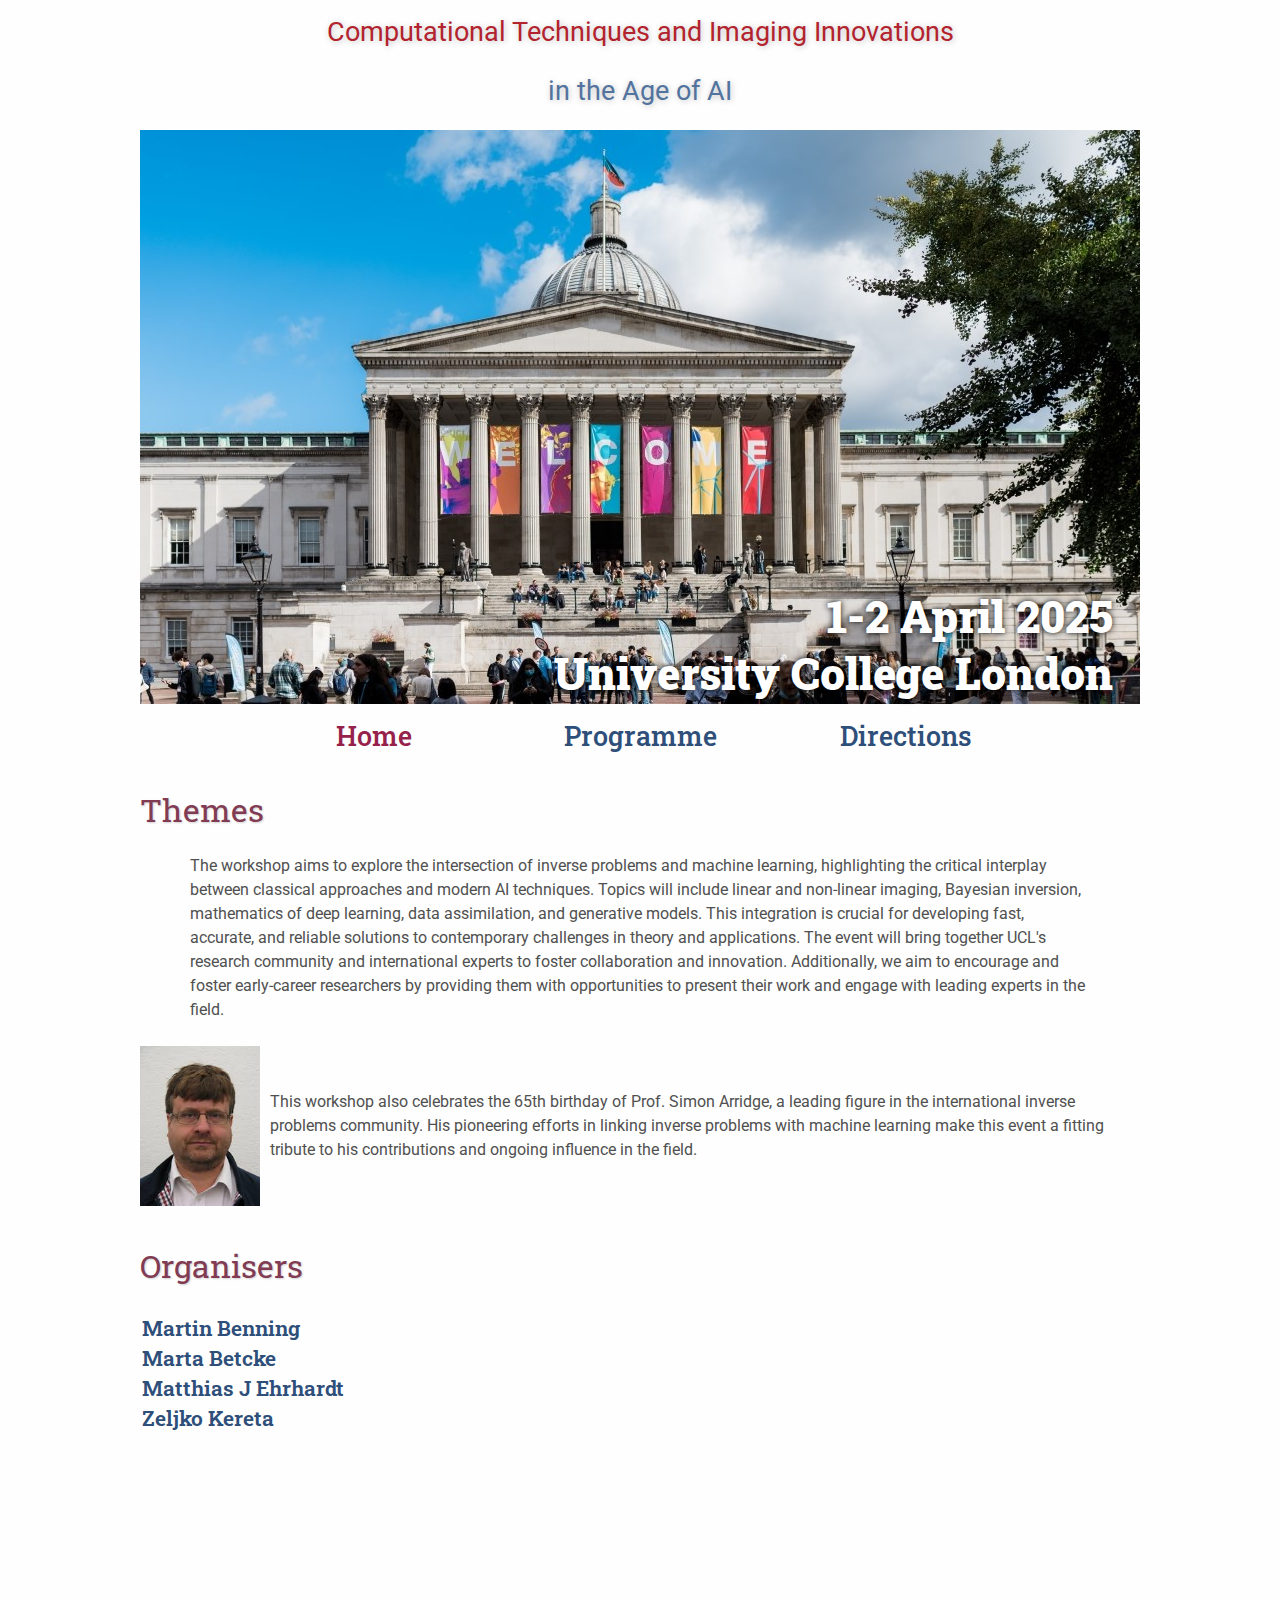
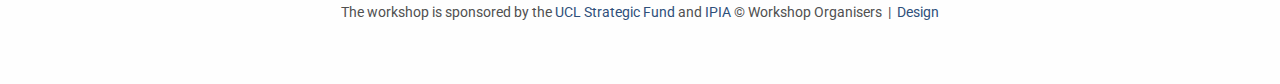
==== index.html @ c3c098f8 "initial commit" ====
<!DOCTYPE html>
<html lang='en'>

<head>
    <base href=".">
    <link rel="shortcut icon" type="image/png" href="assets/favicon.png"/>
    <link rel="stylesheet" type="text/css" media="all" href="assets/main.css"/>
    <meta name="description" content="Workshop">
    <meta name="resource-type" content="document">
    <meta name="distribution" content="global">
    <meta name="KeyWords" content="Conference">
    <title>Home | Computational Techniques and Imaging Innovations in the Age of AI</title>
</head>

<body>
    <div class="top-left">
        <span class="title1">Computational Techniques and Imaging Innovations</span><div style="line-height:100%;">
            <br>
        </div>
        <span class="title2">in the Age of AI</span>
    </div>
    <div class="spacer"></div>

    <div class="banner">
        <img src="assets/biggishbanner.jpg" alt="Conference Template Banner">
        <div class="bottom-right">
            1-2 April 2025 <br> University College London
        </div>
    </div>

    <table class="navigation">
        <tr>
            <td class="navigation">
                <a class="current" title="Conference Home Page" href=".">Home</a>
            </td>
            <td class="navigation">
                <a title="Workshop Programme" href="programme">Programme</a> 
            </td>
            <td class="navigation">
                <a title="Directions to the Workshop" href="directions">Directions</a>
        </tr>
    </table>

    <h2>Themes</h2>
    <p>
        The workshop aims to explore the intersection of inverse problems and machine learning, highlighting the critical interplay between classical approaches and modern AI techniques. Topics will include linear and non-linear imaging, Bayesian inversion, mathematics of deep learning, data assimilation, and generative models. This integration is crucial for developing fast, accurate, and reliable solutions to contemporary challenges in theory and applications. The event will bring together UCL's research community and international experts to foster collaboration and innovation. Additionally, we aim to encourage and foster early-career researchers by providing them with opportunities to present their work and engage with leading experts in the field.

    </p>


    <div class="image-text-wrap">
        <img src="assets/SRA_Photo.jpg" alt="assets/SRA_Photo" class="float-left">
        <p>
            This workshop also celebrates the 65th birthday of Prof. Simon Arridge, a leading figure in the international inverse problems community. His pioneering efforts in linking inverse problems with machine learning make this event a fitting tribute to his contributions and ongoing influence in the field.
        </p>
    </div>
    <!-- <br> 
        <img src="assets/SRA_Photo.jpg" alt="assets/SRA_Photo" style="width: 240px; height: auto;">
        <br> -->

    <h2>Organisers</h2>
   

    <table id="ADDRESS">
        <tr>
            <td class="address">
                <a href="https://profiles.ucl.ac.uk/95169-martin-benning">
                    Martin Benning</a>    
            </td>
        </tr>
        <tr>
            <td class="address">
                <a href="https://sites.google.com/site/mbetcke/">Marta Betcke</a>
            </td>
        </tr>
        <tr>
            <td class="address">
                <a href="https://mehrhardt.github.io/">Matthias J Ehrhardt</a>
            </td>
        </tr>
        <tr>
            <td class="address">
                <a href="http://www0.cs.ucl.ac.uk/people/Z.Kereta.html">Zeljko Kereta</a>
            </td>
        </tr>
    </table>

    <footer>
        The workshop is sponsored by the <a href="https://www.ucl.ac.uk/computer-science/strategic-research-fund">
            UCL Strategic Fund</a> and <a href="https://ipia.site/wp/">
                IPIA</a>
        <!-- <br> 
        <img src="assets/new_logo_m4dl.png" alt="Math4DL Logo" style="width: 240px; height: auto;">
        <br>  -->
        &copy; Workshop Organisers
        &nbsp;|&nbsp; <a href="https://github.com/mikepierce">Design</a>
    </footer>

</body>
</html>
---- assets/main.css ----
/* main.css */

/* These are the colors and fonts used throughout the webpage.
 * I've listed them here so that a user may easily
 * do a search-and-replace for these to change the site theme.
 *   'Roboto',sans-serif; Font for the title text
 *   'Roboto-Slab',serif; Font for the body text 
 *   #fafafa; Background color of the site
 *   #505050; Foreground (text) color of the site
 *   #52739e; Navy, "Template" in the logo, current page in navigation, special titles in the Program
 *   #b2132e; Reddish, "Conference" in the logo, hover color for links
 *   #813c54; Heading color, titles in the Program
 *   #b8860b; Dark Goldenrod, color for links
 */

@import url('https://fonts.googleapis.com/css?family=Roboto%7CRoboto+Slab');

*{
    border:0;
    font:inherit;
    font-size:1em;
    margin:0;
    padding:0;
    vertical-align:baseline;
}

body{
    background-color: #fefefe;
    background-size: cover;
    background-attachment: fixed;
    color: #505050; 
    text-align:left;
    font-family:'Roboto',sans-serif;
    font-size:1em;
    line-height:1.5em;
    margin: 60px auto;
    width: 1000px;
}

a{color: #2e4f7a; text-decoration:none;}
a.current{color: #96224b;}
a.current:hover{color: #d83852;}
/* a:hover{color: #b2132e;}
a:active{color: #e82945;} */
a:hover{color: #d4c815;}
a:active{color: #e7c428;}
h1,h2,h3,h4{clear:left; color: #813c54; margin:1.5em 0em 1em 0em; font-family:'Roboto Slab',serif; text-shadow: 1px 1px 2px #d0d0d0;}
h1{font-size:2.67em;}
h2{font-size:2.00em;}
h3{font-size:1.67em;}
h4{font-size:1.33em;}
p{list-style:none; margin:24px auto 24px auto; padding:0px; width:900px; text-align:left;}
li a, p a {text-decoration:underline; text-decoration-color:#b8860b;}
ul{list-style:none; margin:24px auto 24px auto; padding:0px; width:800px; text-align:left;}
ul li{list-style:none; margin:0px auto 0px auto; padding:0px; text-align:left;}
i,em{font-style:italic;}
b,strong{font-weight:bold;}
sup{
    vertical-align: super;
    font-size: 0.8em;
    line-height: 0;
}
sub{
    vertical-align: sub;
    font-size: 0.8em;
    line-height: 0;
}
table{
    width: 1000px;
    margin: 12px auto 24px auto;
    float: center;
    /* UNCOMMENT THIS FOR DEBUGGING THE ALIGNMENT */
    /*border: 1px solid black;*/
}
th,td{
    text-align: left;
    /* UNCOMMENT THIS FOR DEBUGGING THE ALIGNMENT */
    /*border: 1px solid black;*/
}

/* Website Banner */
.banner {position: relative; font-family:'Roboto Slab',serif;}
.top-left {font-size:3em; color: #505050; background: #fefefe; text-align: center; width: 1000px; height: 104px; position: absolute; padding: 20px 0 0 0; top: -10px;}
.bottom-right {font-size:2.75em; font-weight: 900; color: #fefefe; line-height: 1.3em; width: auto; height: 95px; padding: 0px 27px 27px 0px; text-align: right; position: absolute; bottom: 0px; right: 0px; text-shadow: 0px 0px 6px #000000;}

/* Conference Title Logo */
.title1{color: #b2232e; text-shadow: 1px 1px 6px #c0c0c0; font-size: 3vh; padding-top: 10px; display:block; margin-bottom: -20px;} 
.title2{color: #52739e; text-shadow: 1px 1px 6px #c0c0c0; font-size: 3vh}
.year{color: #505050; font-size:0.67em; font-weight: lighter;}

/* Navigation Links (Home, Registration, etc) */
table.navigation{width:800px;}
td.navigation{font-size:1.67em; white-space:nowrap; width:20%; font-weight: 500; text-align:center; vertical-align:middle;  font-family:'Roboto Slab',serif; padding:0px 0px 0px 0px;}

/* Sponsor Images */
table.sponsors{width:800px;}
td.sponsor{white-space:nowrap; width:33%; text-align:center; vertical-align:middle; padding:0px 0px 0px 0px;}
td.sponsor img{width: 120px}

/* The Table on the Program Page */
td.room{padding: 4px 12px 4px 4px; width: 90%; vertical-align:bottom; font-size:1.67em; color: #52739e; height:32px;}
td.date{white-space:nowrap; width:160px; font-weight: 570; font-size:1.3em; font-family:'Roboto Slab',serif; text-align:right; vertical-align:top; padding:4px 16px 0px 0px;}
td.address{white-space:nowrap; width:150px; font-weight: 600; font-size:1.3em; font-family:'Roboto Slab',serif; text-align:left; vertical-align:top; padding:4px 16px 0px 0px;}
td.title{padding: 2px 3px 2px 2px; width: 90%; vertical-align:top; font-size:1.5em; color: #813c54; height:32px; font-family:'Roboto Slab',serif; text-shadow: 1px 1px 2px #d0d0d0; }
td.title-special{padding: 2px 3px 2px 2px; width: 90%; vertical-align:top; font-size:1.5em; color: #3a6194; height:32px; font-family:'Roboto Slab',serif; text-shadow: 1px 1px 2px #d0d0d0;}
td.speaker{padding: 2px 3px 2px 2px; font-weight: bold; font-size:1.3em; font-family:'Roboto Slab',serif; max-height:999999px}
td.lightning{padding: 2px 3px 2px 2px; font-weight: bold; font-size:1.3em; font-family:'Roboto Slab',serif; max-height:999999px}
td.institution{padding: 2px 3px 2px 2px; font-style: normal; font-family:'Roboto Slab',serif; font-size:1em; max-height:999999px}
td.abstract{padding: 4px 6px 12px 4px; font-size:1em; max-height:999999px}
td.abstract img{display: block; margin: 4px auto 8px auto}
table.plenary{padding-top: 8px; background: #ffffff;}

/* Registration and Directions iframes and Images */
iframe.registration{display:block; margin:1em auto 2em auto; width:700px; height:1400px; border:none;}
iframe.directions{display:block; margin:1em auto 2em auto; width:800px; height:400px; border:none;}
img.center{display:block; width:67%; margin:1em auto 2em auto;}

/* Flyer Images */
table.flyers{width:800px;}
td.flyer{white-space:nowrap; width:50%; text-align:center; vertical-align:middle; padding:0px 0px 0px 0px;}
td.sponsor img{width: 100%}

footer{font-size:0.875em; margin-top:12em; text-align:center;}

/* My hacky way of making the site mobile-friendly */
@media only screen and (max-width: 1100px) {
    h2{font-size:3.00em;}
    p{font-size:1.5em; line-height:1.5em;}
    th,td,tr{font-size:1.5em; line-height:1.5em;}
    td.date{font-size:1em; padding-top:0.5em;}
    td.navigation{font-size:1.5em; padding:0px 20px 0px 20px;}
    table.footer{font-size:0.33em;}
}



.image-text-wrap {
    display: flex;
    align-items: center; /* Vertically centers the text around the image */
}

.float-left {
    width: 120px; /* Adjust the size as needed */
    height: auto;
    margin-right: 10px; /* Optional: Adds some space between the image and text */
}

.spacer {
    height: 70px; /* Adjust the value as needed */
}

.minispacer {
    height: 20px; /* Adjust the value as needed */
}
.negspacer {
    height: -10px; /* Adjust the value as needed */
}
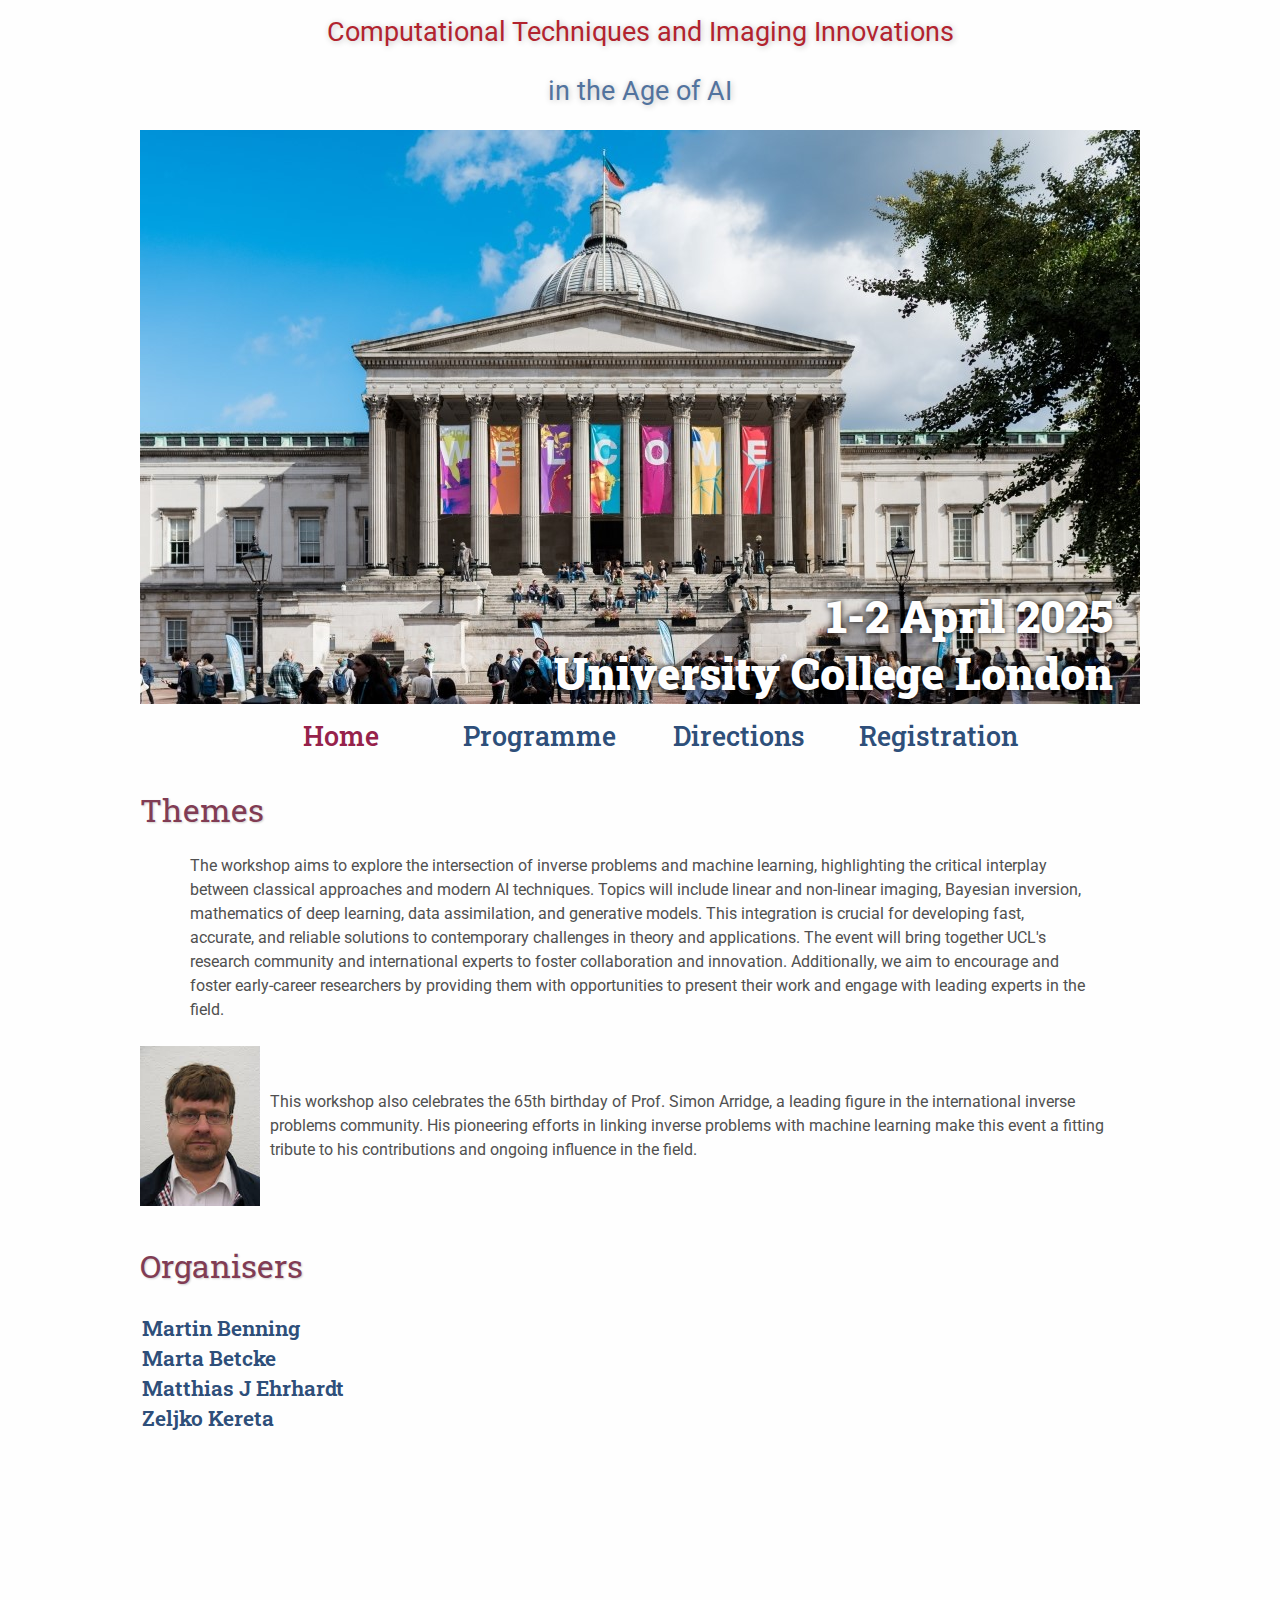
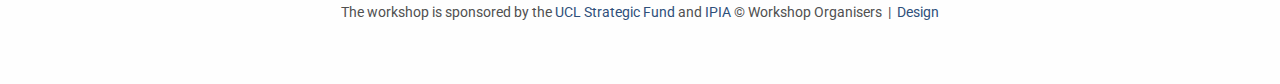
==== commit a5860a08: "Added registration form" ====
--- a/index.html
+++ b/index.html
@@ -38,6 +38,10 @@
             </td>
             <td class="navigation">
                 <a title="Directions to the Workshop" href="directions">Directions</a>
+            </td>
+            <td class="navigation">
+                <a title="Registration" href="registration">Registration</a>
+            </td>    
         </tr>
     </table>
 
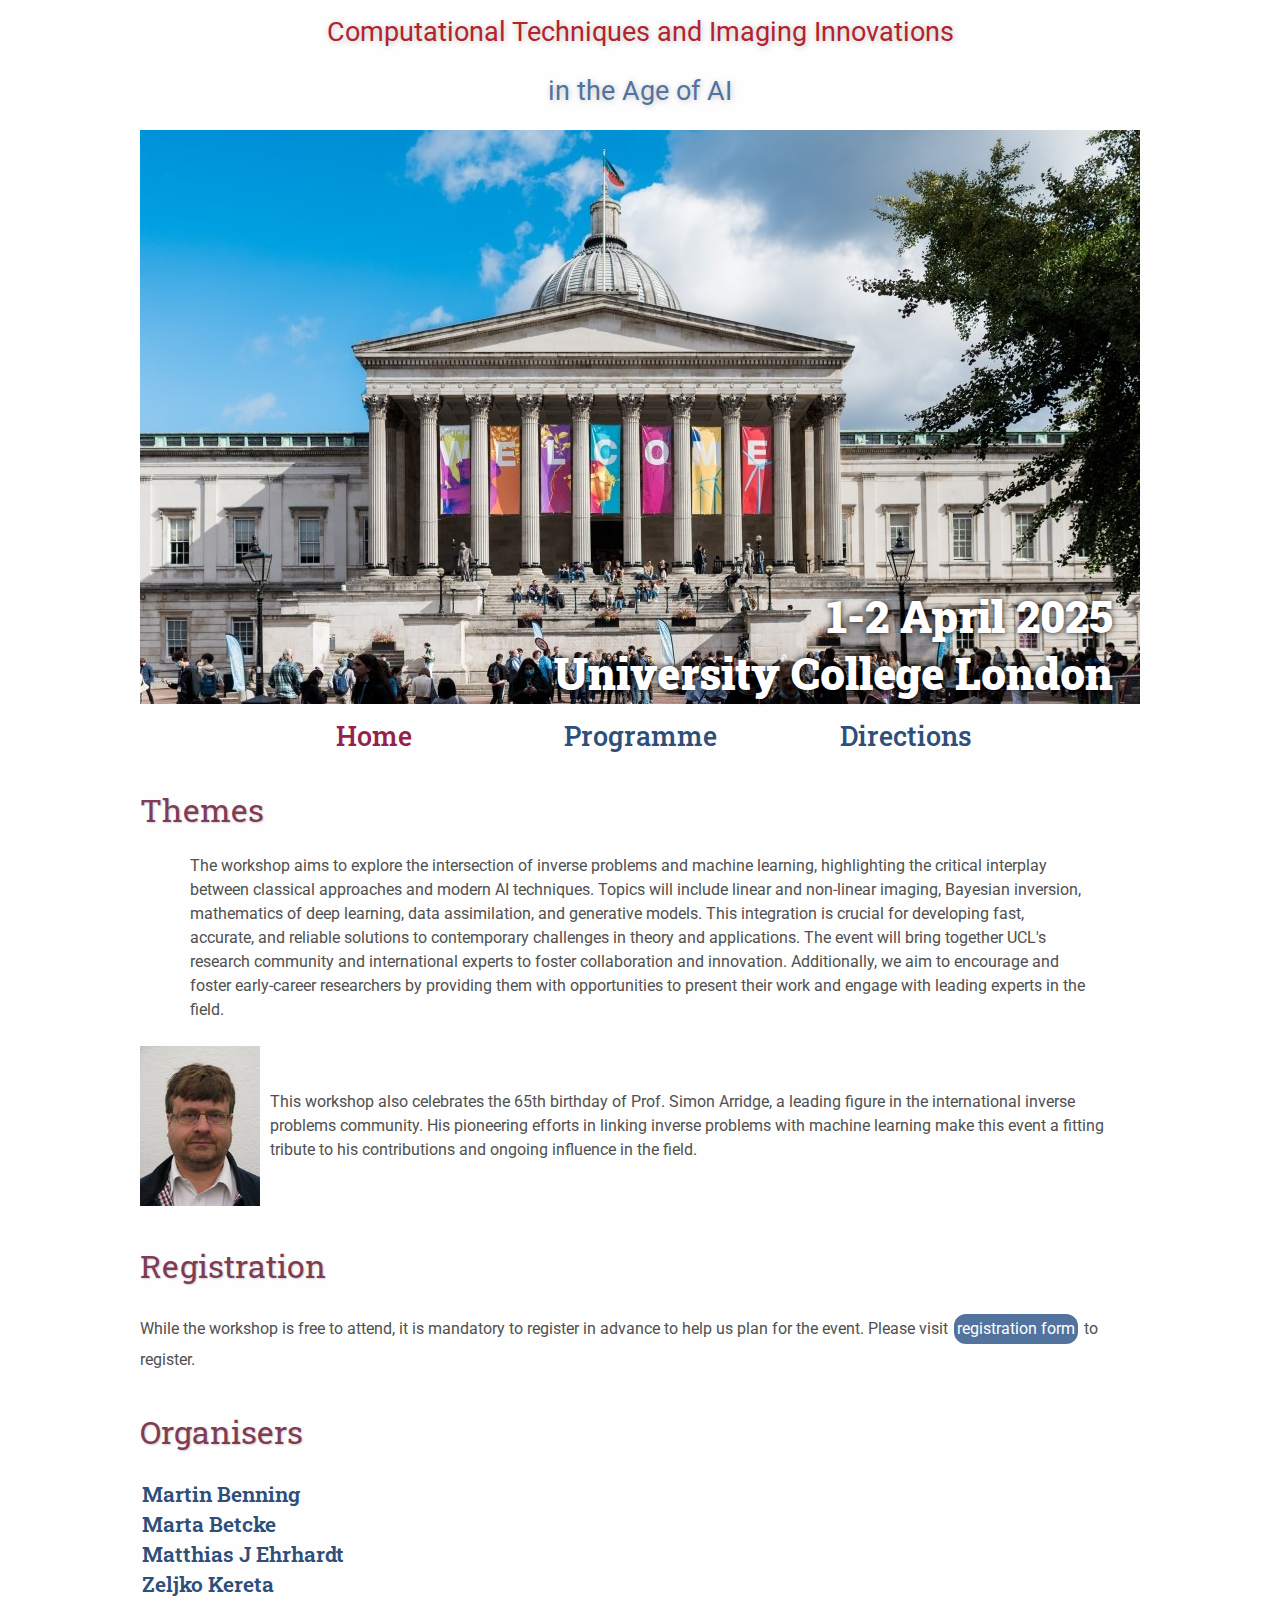
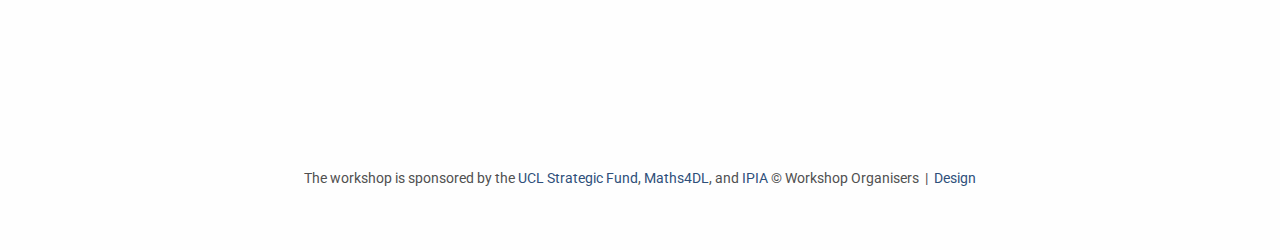
==== commit 4cf874ea: "removed the registration tab and added a button on home page" ====
--- a/index.html
+++ b/index.html
@@ -2,6 +2,28 @@
 <html lang='en'>
 
 <head>
+    <style>
+        .button {
+            background-color: #52739e; /* Green */
+            border: none;
+            color: white;
+            padding: 3px 3px;
+            text-align: center;
+            text-decoration: none;
+            display: inline-block;
+            font-size: 16px;
+            margin: 4px 2px;
+            cursor: pointer;
+            border-radius: 12px;
+            transition-duration: 0.4s;
+        }
+
+        .button:hover {
+            background-color: white;
+            color: black;
+            border: 2px solid #52739e;
+        }
+    </style>
     <base href=".">
     <link rel="shortcut icon" type="image/png" href="assets/favicon.png"/>
     <link rel="stylesheet" type="text/css" media="all" href="assets/main.css"/>
@@ -39,9 +61,6 @@
             <td class="navigation">
                 <a title="Directions to the Workshop" href="directions">Directions</a>
             </td>
-            <td class="navigation">
-                <a title="Registration" href="registration">Registration</a>
-            </td>    
         </tr>
     </table>
 
@@ -61,6 +80,10 @@
     <!-- <br> 
         <img src="assets/SRA_Photo.jpg" alt="assets/SRA_Photo" style="width: 240px; height: auto;">
         <br> -->
+
+    <h2>Registration</h2>
+    While the workshop is free to attend, it is mandatory to register in advance to help us plan for the event. 
+    Please visit <button class="button" onclick="window.open('https://forms.office.com/e/LMZb8Ji9Dv', '_blank')">registration form</button> to register.
 
     <h2>Organisers</h2>
    
@@ -91,7 +114,8 @@
 
     <footer>
         The workshop is sponsored by the <a href="https://www.ucl.ac.uk/computer-science/strategic-research-fund">
-            UCL Strategic Fund</a> and <a href="https://ipia.site/wp/">
+            UCL Strategic Fund</a>, <a href="https://maths4dl.ac.uk/">
+                Maths4DL</a>, and <a href="https://ipia.site/wp/">
                 IPIA</a>
         <!-- <br> 
         <img src="assets/new_logo_m4dl.png" alt="Math4DL Logo" style="width: 240px; height: auto;">
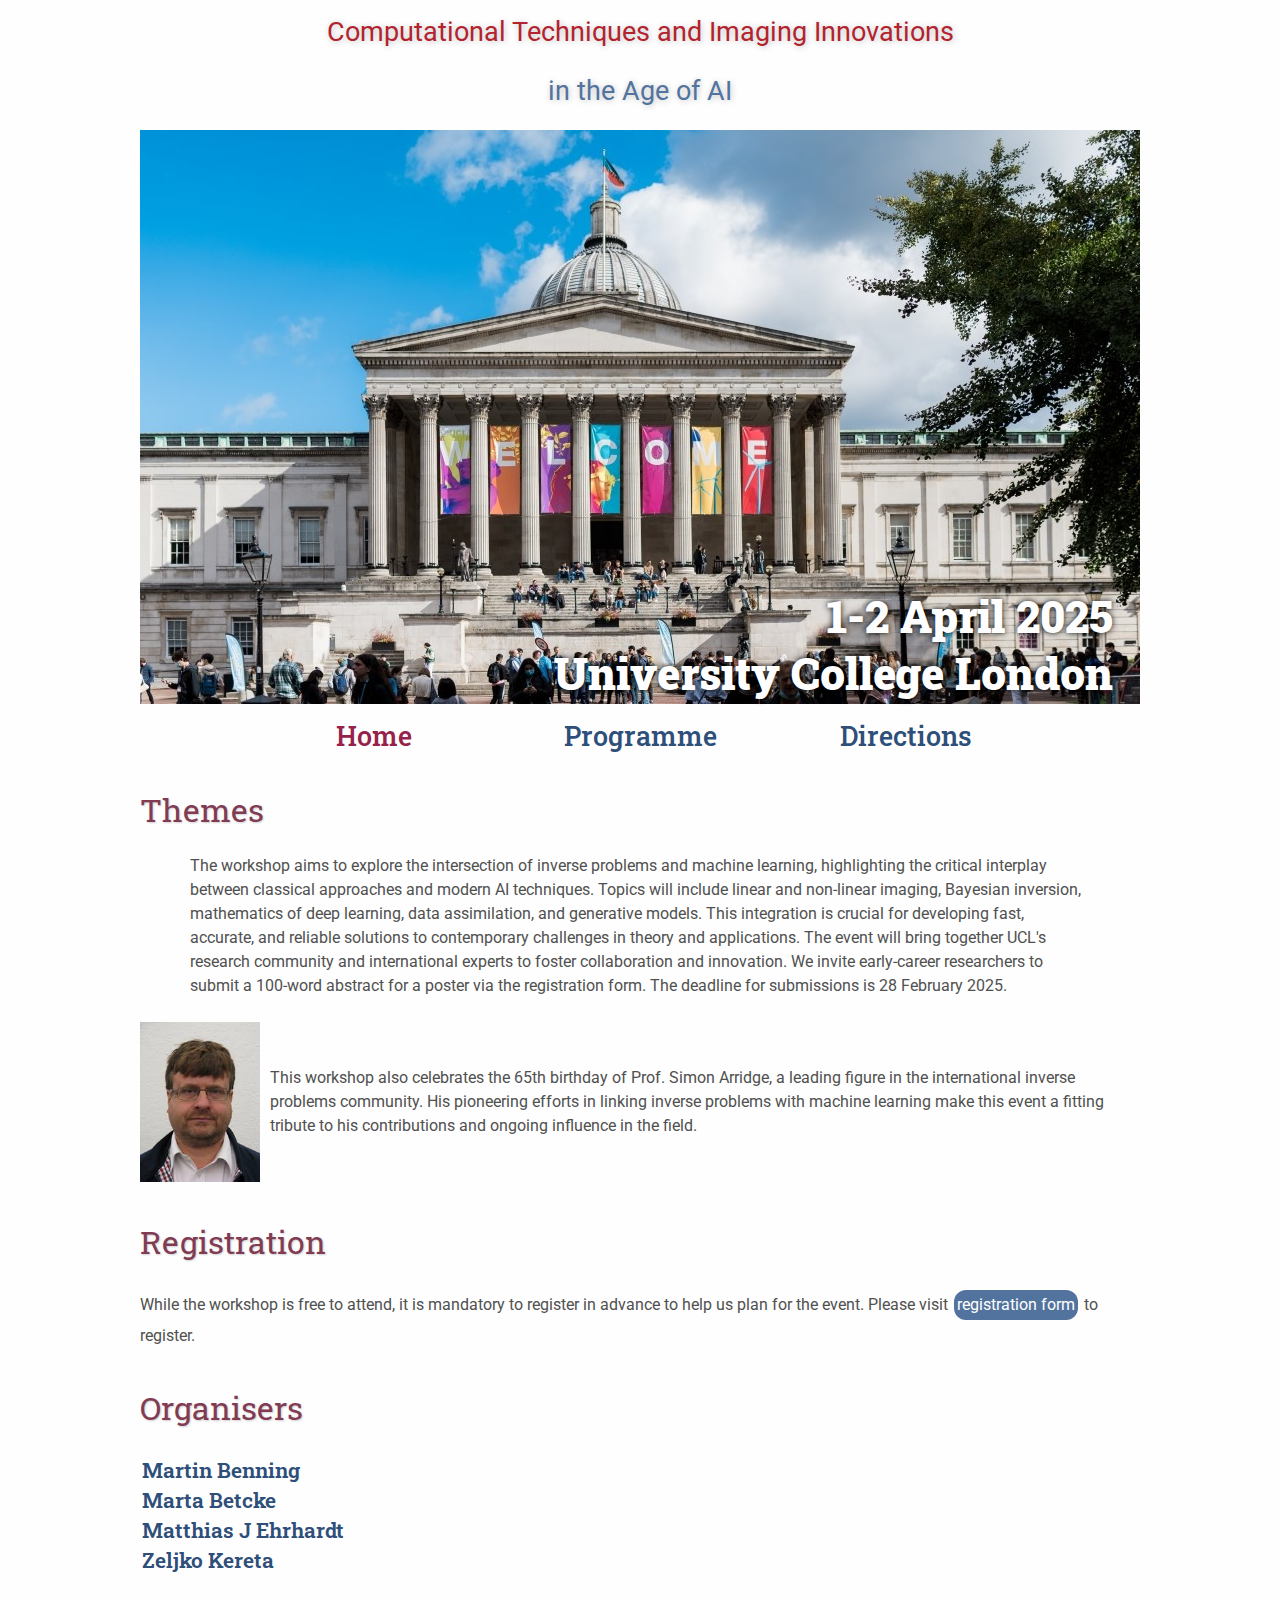
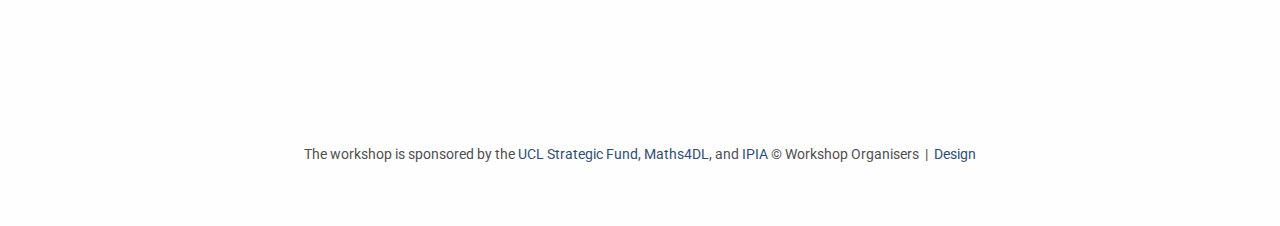
==== commit a66b81ae: "updating the details for early career" ====
--- a/index.html
+++ b/index.html
@@ -66,7 +66,7 @@
 
     <h2>Themes</h2>
     <p>
-        The workshop aims to explore the intersection of inverse problems and machine learning, highlighting the critical interplay between classical approaches and modern AI techniques. Topics will include linear and non-linear imaging, Bayesian inversion, mathematics of deep learning, data assimilation, and generative models. This integration is crucial for developing fast, accurate, and reliable solutions to contemporary challenges in theory and applications. The event will bring together UCL's research community and international experts to foster collaboration and innovation. Additionally, we aim to encourage and foster early-career researchers by providing them with opportunities to present their work and engage with leading experts in the field.
+        The workshop aims to explore the intersection of inverse problems and machine learning, highlighting the critical interplay between classical approaches and modern AI techniques. Topics will include linear and non-linear imaging, Bayesian inversion, mathematics of deep learning, data assimilation, and generative models. This integration is crucial for developing fast, accurate, and reliable solutions to contemporary challenges in theory and applications. The event will bring together UCL's research community and international experts to foster collaboration and innovation. We invite early-career researchers to submit a 100-word abstract for a poster via the registration form. The deadline for submissions is 28 February 2025.
 
     </p>
 
--- a/assets/main.css
+++ b/assets/main.css
@@ -130,8 +130,12 @@
     td.date{font-size:1em; padding-top:0.5em;}
     td.navigation{font-size:1.5em; padding:0px 20px 0px 20px;}
     table.footer{font-size:0.33em;}
+    .title1 {
+        font-size: 3vh; /* Adjust font size for smaller screens */
+        margin-bottom: -20px;
+        line-height: 1.2em
+    }
 }
-
 
 
 .image-text-wrap {
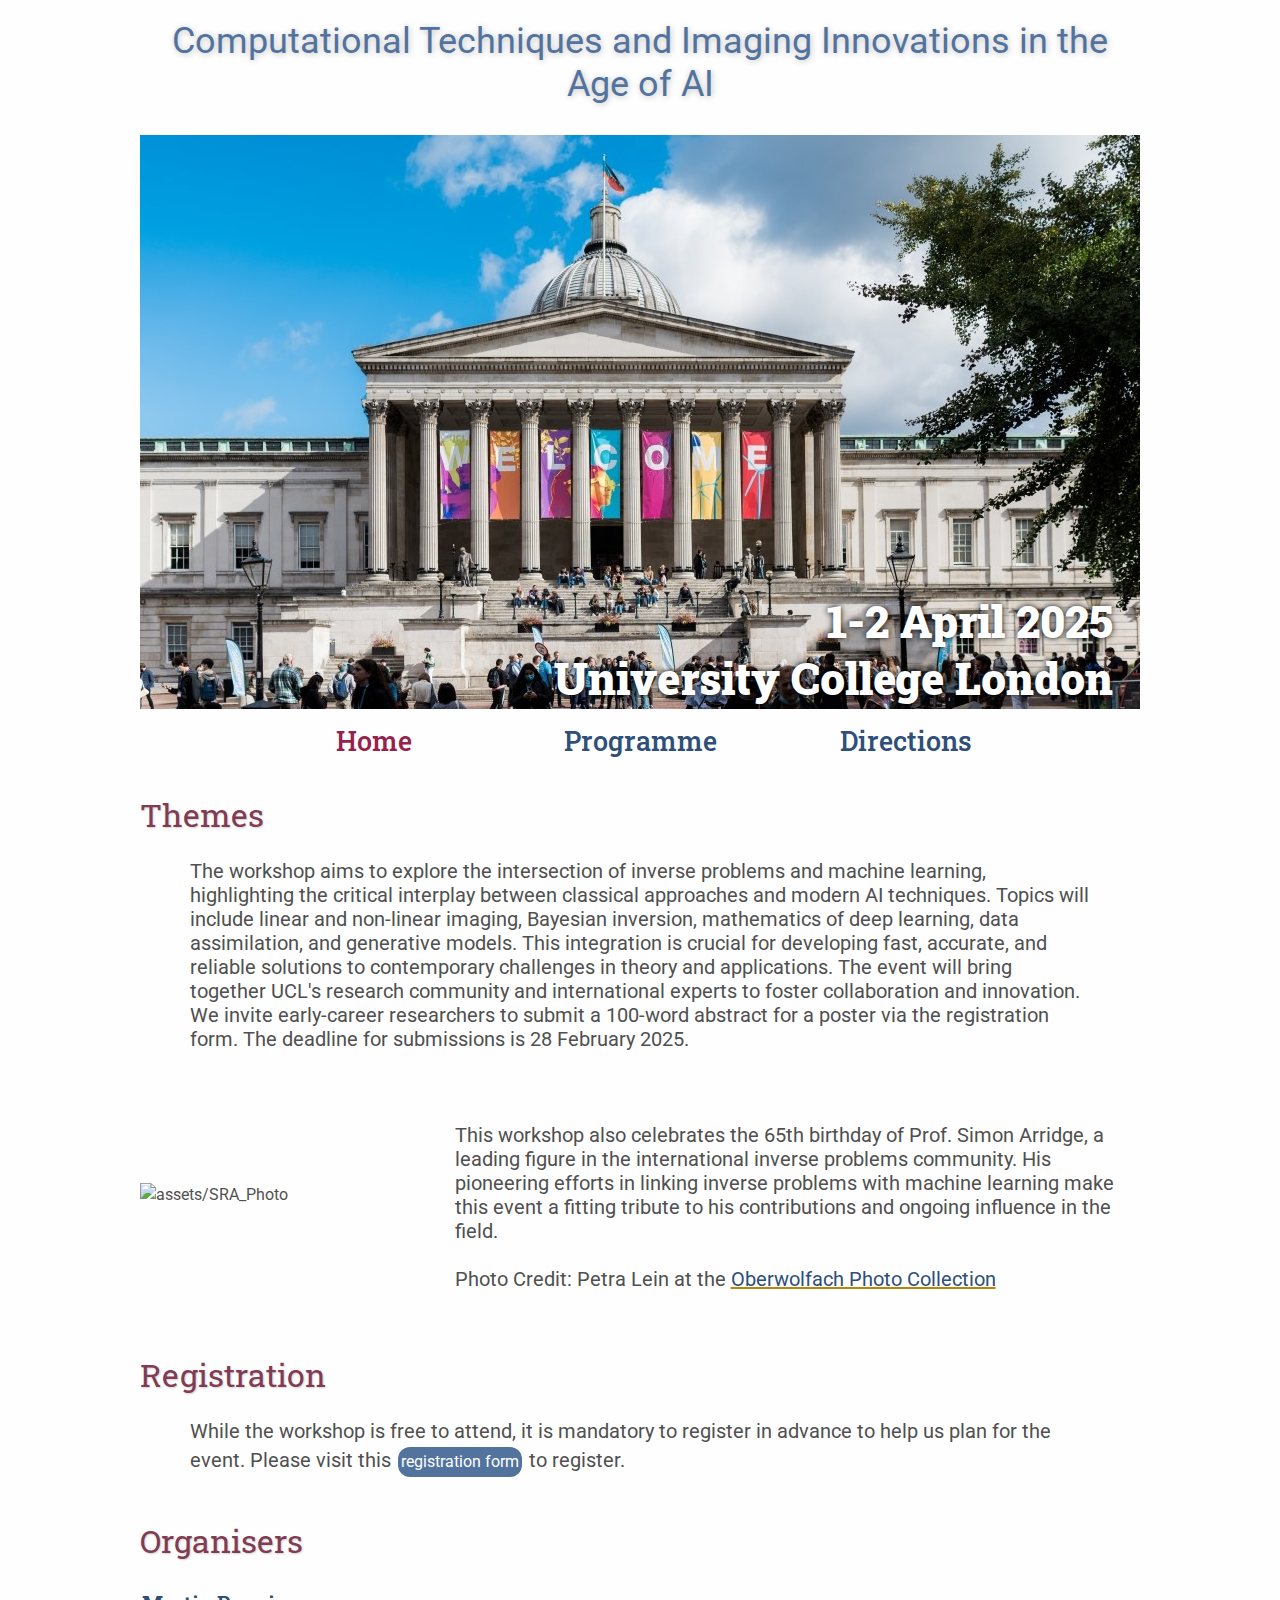
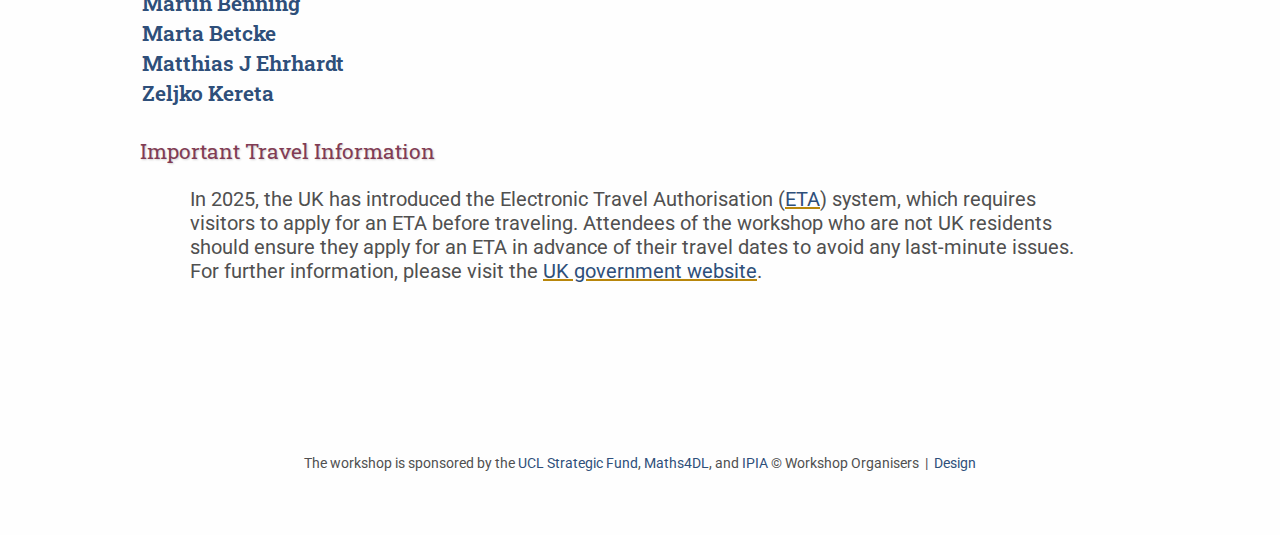
==== commit 8a1b7d78: "changing fonts and adding eta info" ====
--- a/index.html
+++ b/index.html
@@ -36,10 +36,9 @@
 
 <body>
     <div class="top-left">
-        <span class="title1">Computational Techniques and Imaging Innovations</span><div style="line-height:100%;">
+        <span class="title2">Computational Techniques and Imaging Innovations in the Age of AI</span><div style="line-height:100%;">
             <br>
         </div>
-        <span class="title2">in the Age of AI</span>
     </div>
     <div class="spacer"></div>
 
@@ -72,19 +71,21 @@
 
 
     <div class="image-text-wrap">
-        <img src="assets/SRA_Photo.jpg" alt="assets/SRA_Photo" class="float-left">
+        <img src="assets/SRA_BiggerPhoto.jpeg" alt="assets/SRA_Photo" class="float-left" style="width: 40%;">
         <p>
+            <br>
             This workshop also celebrates the 65th birthday of Prof. Simon Arridge, a leading figure in the international inverse problems community. His pioneering efforts in linking inverse problems with machine learning make this event a fitting tribute to his contributions and ongoing influence in the field.
+
+            <br><br>
+            Photo Credit: Petra Lein at the <a href="https://owpdb.mfo.de/">Oberwolfach Photo Collection</a>
         </p>
     </div>
-    <!-- <br> 
-        <img src="assets/SRA_Photo.jpg" alt="assets/SRA_Photo" style="width: 240px; height: auto;">
-        <br> -->
-
+    
     <h2>Registration</h2>
+    <p>
     While the workshop is free to attend, it is mandatory to register in advance to help us plan for the event. 
-    Please visit <button class="button" onclick="window.open('https://forms.office.com/e/LMZb8Ji9Dv', '_blank')">registration form</button> to register.
-
+    Please visit this <button class="button" onclick="window.open('https://forms.office.com/e/LMZb8Ji9Dv', '_blank')">registration form</button> to register.
+    </p>
     <h2>Organisers</h2>
    
 
@@ -112,6 +113,13 @@
         </tr>
     </table>
 
+    <h4>Important Travel Information</h4>
+    <p>
+        In 2025, the UK has introduced the Electronic Travel Authorisation (<a href="https://www.gov.uk/government/news/uk-opens-pre-travel-requirement-to-non-europeans">ETA</a>) system, which requires visitors to apply for an ETA before traveling. Attendees of the workshop who are not UK residents should ensure they apply for an ETA in advance of their travel dates to avoid any last-minute issues. 
+        For further information, please visit the <a href="https://www.gov.uk/guidance/apply-for-an-electronic-travel-authorisation-eta">UK government website</a>.
+    </p>
+
+
     <footer>
         The workshop is sponsored by the <a href="https://www.ucl.ac.uk/computer-science/strategic-research-fund">
             UCL Strategic Fund</a>, <a href="https://maths4dl.ac.uk/">
--- a/assets/main.css
+++ b/assets/main.css
@@ -77,7 +77,9 @@
     /* UNCOMMENT THIS FOR DEBUGGING THE ALIGNMENT */
     /*border: 1px solid black;*/
 }
-
+p {
+    font-size: 20px; /* Adjust the size as needed */
+}
 /* Website Banner */
 .banner {position: relative; font-family:'Roboto Slab',serif;}
 .top-left {font-size:3em; color: #505050; background: #fefefe; text-align: center; width: 1000px; height: 104px; position: absolute; padding: 20px 0 0 0; top: -10px;}
@@ -85,7 +87,7 @@
 
 /* Conference Title Logo */
 .title1{color: #b2232e; text-shadow: 1px 1px 6px #c0c0c0; font-size: 3vh; padding-top: 10px; display:block; margin-bottom: -20px;} 
-.title2{color: #52739e; text-shadow: 1px 1px 6px #c0c0c0; font-size: 3vh}
+.title2{color: #52739e; text-shadow: 1px 1px 6px #c0c0c0; font-size: 4vh; padding-top: 10px; display:block; margin-bottom: -20px; line-height: 1.2em;}
 .year{color: #505050; font-size:0.67em; font-weight: lighter;}
 
 /* Navigation Links (Home, Registration, etc) */
@@ -150,7 +152,7 @@
 }
 
 .spacer {
-    height: 70px; /* Adjust the value as needed */
+    height: 75px; /* Adjust the value as needed */
 }
 
 .minispacer {
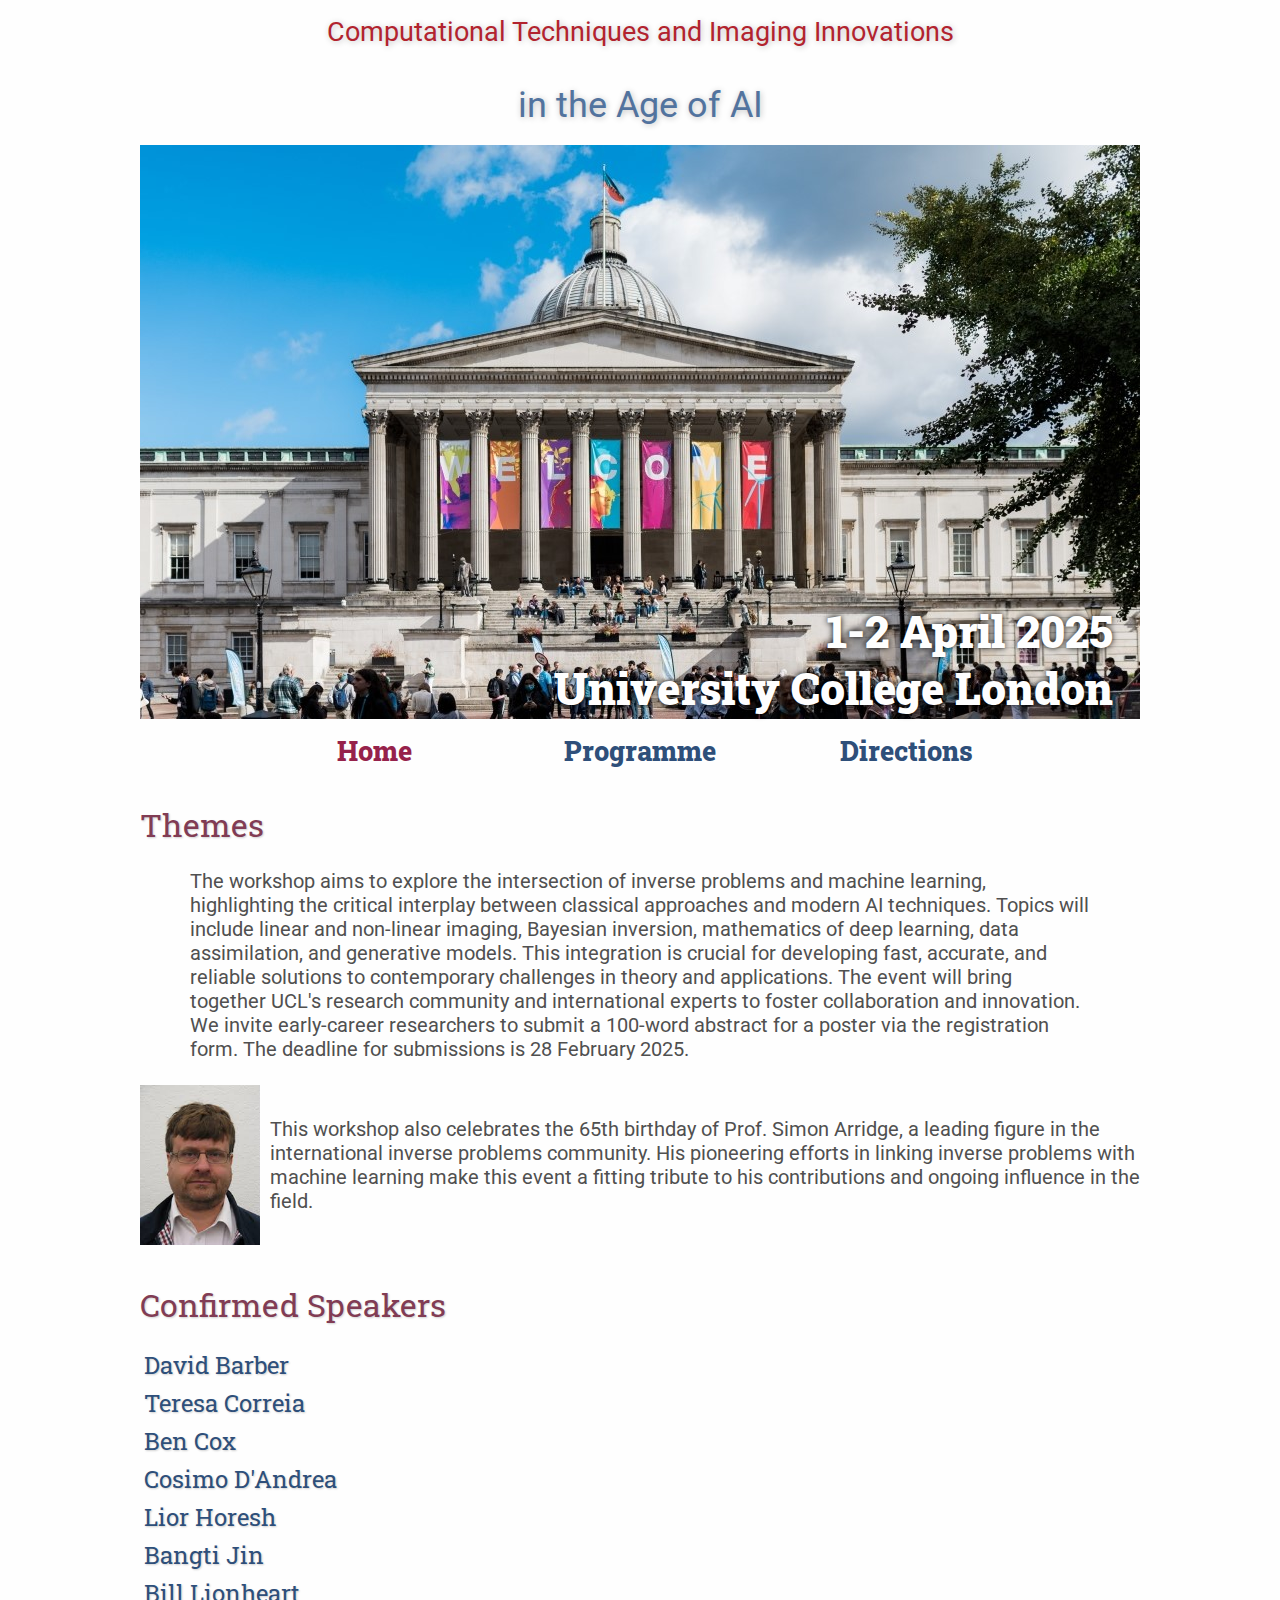
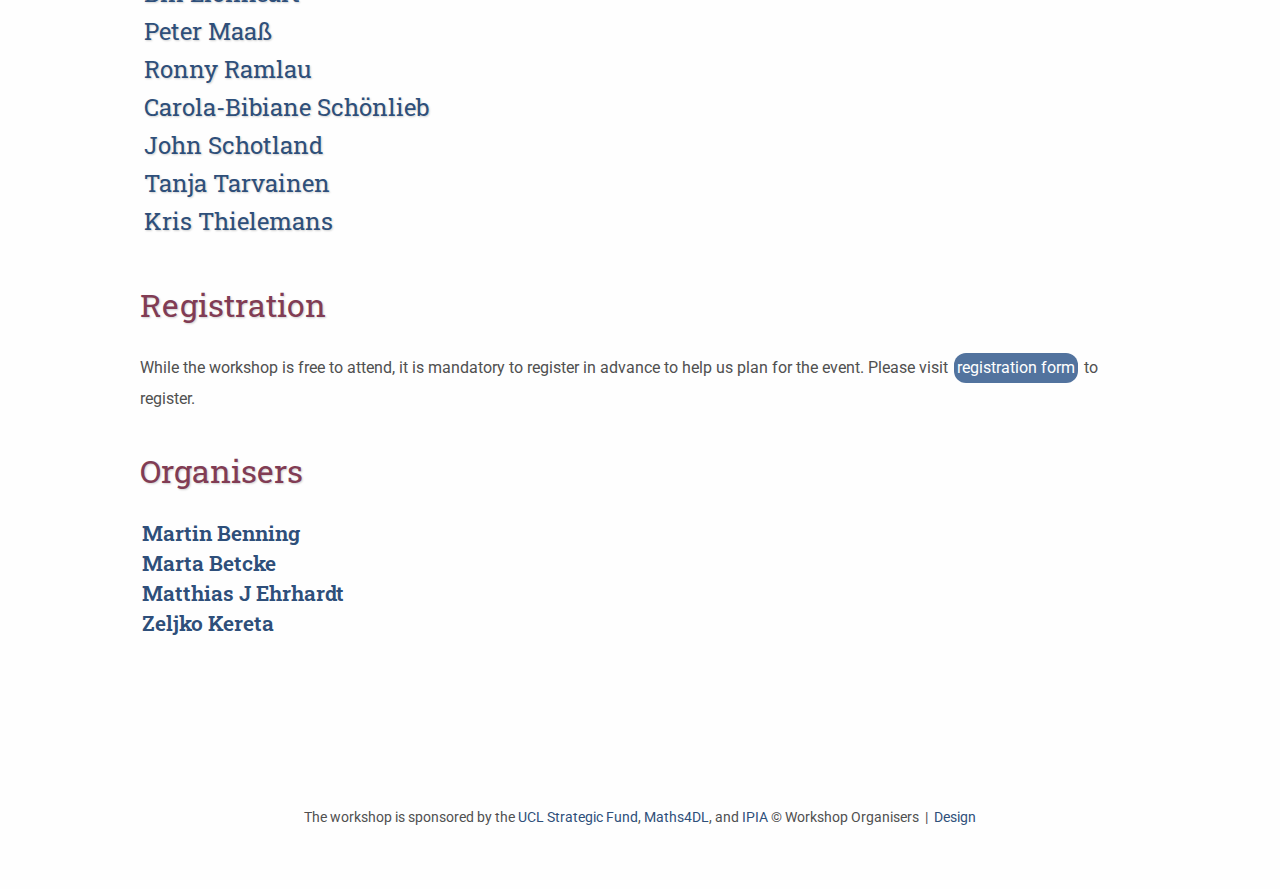
==== commit 0951e600: "Add confirmed speakers section with links to profiles to the home page and draft programme to progra" ====
--- a/index.html
+++ b/index.html
@@ -36,9 +36,10 @@
 
 <body>
     <div class="top-left">
-        <span class="title2">Computational Techniques and Imaging Innovations in the Age of AI</span><div style="line-height:100%;">
+        <span class="title1">Computational Techniques and Imaging Innovations</span><div style="line-height:100%;">
             <br>
         </div>
+        <span class="title2">in the Age of AI</span>
     </div>
     <div class="spacer"></div>
 
@@ -71,21 +72,90 @@
 
 
     <div class="image-text-wrap">
-        <img src="assets/SRA_BiggerPhoto.jpeg" alt="assets/SRA_Photo" class="float-left" style="width: 40%;">
+        <img src="assets/SRA_Photo.jpg" alt="assets/SRA_Photo" class="float-left">
         <p>
-            <br>
             This workshop also celebrates the 65th birthday of Prof. Simon Arridge, a leading figure in the international inverse problems community. His pioneering efforts in linking inverse problems with machine learning make this event a fitting tribute to his contributions and ongoing influence in the field.
-
-            <br><br>
-            Photo Credit: Petra Lein at the <a href="https://owpdb.mfo.de/">Oberwolfach Photo Collection</a>
         </p>
     </div>
+    <!-- <br> 
+        <img src="assets/SRA_Photo.jpg" alt="assets/SRA_Photo" style="width: 240px; height: auto;">
+        <br> -->
+        
+    <h2> Confirmed Speakers </h2>
+	<table>
+        <tr>
+            <td class="title-special">
+                <a href="https://profiles.ucl.ac.uk/9842-david-barber">David Barber</a>
+            </td>
+        </tr>
+ 
+        <tr>
+            <td class="title-special">
+                <a href="https://ccmar.ualg.pt/en/user/289">Teresa Correia</a>
+            </td>
+        </tr>
+        <tr>
+            <td class="title-special">
+                <a href="https://profiles.ucl.ac.uk/5280">Ben Cox</a>
+            </td>
+        </tr>
+        <tr>
+            <td class="title-special">
+                <a href="https://ieeexplore.ieee.org/author/37670605600">Cosimo D'Andrea</a>
+            </td>
+        </tr>
+        <tr>
+            <td class="title-special">
+                <a href="https://research.ibm.com/people/lior-horesh">Lior Horesh</a>
+            </td>
+        </tr>
+        
+        <tr>
+            <td class="title-special">
+                <a href="https://www.math.cuhk.edu.hk/people/academic-staff/btjin">Bangti Jin</a>
+            </td>
+        </tr>
+        <tr>
+            <td class="title-special">
+                <a href="https://personalpages.manchester.ac.uk/staff/Bill.Lionheart/">Bill Lionheart</a>
+            </td>
+        </tr>
+        <tr>
+            <td class="title-special">
+                <a href="https://user.math.uni-bremen.de/pmaass/">Peter Maaß</a>
+            </td>
+        </tr>
+        <tr>
+            <td class="title-special">
+                <a href="https://www.oeaw.ac.at/ricam/staff/ronny-ramlau">Ronny Ramlau</a>
+            </td>
+        </tr>
+        <tr>
+            <td class="title-special">
+                <a href="https://www.damtp.cam.ac.uk/person/cbs31">Carola-Bibiane Schönlieb</a>
+            </td>
+        </tr>
+        <tr>
+            <td class="title-special">
+                <a href="https://gauss.math.yale.edu/~js4228/">John Schotland</a>
+            </td>
+        </tr>
+        <tr>
+            <td class="title-special">
+                <a href="https://uefconnect.uef.fi/en/tanja.tarvainen/">Tanja Tarvainen</a>
+            </td>
+        </tr>
+        <tr>
+	   <td class="title-special">
+		<a href="https://profiles.ucl.ac.uk/39189-kris-thielemans">Kris Thielemans</a>
+	   </td>
+    	</tr> 
+    </table>
     
     <h2>Registration</h2>
-    <p>
     While the workshop is free to attend, it is mandatory to register in advance to help us plan for the event. 
-    Please visit this <button class="button" onclick="window.open('https://forms.office.com/e/LMZb8Ji9Dv', '_blank')">registration form</button> to register.
-    </p>
+    Please visit <button class="button" onclick="window.open('https://forms.office.com/e/LMZb8Ji9Dv', '_blank')">registration form</button> to register.
+
     <h2>Organisers</h2>
    
 
@@ -112,13 +182,6 @@
             </td>
         </tr>
     </table>
-
-    <h4>Important Travel Information</h4>
-    <p>
-        In 2025, the UK has introduced the Electronic Travel Authorisation (<a href="https://www.gov.uk/government/news/uk-opens-pre-travel-requirement-to-non-europeans">ETA</a>) system, which requires visitors to apply for an ETA before traveling. Attendees of the workshop who are not UK residents should ensure they apply for an ETA in advance of their travel dates to avoid any last-minute issues. 
-        For further information, please visit the <a href="https://www.gov.uk/guidance/apply-for-an-electronic-travel-authorisation-eta">UK government website</a>.
-    </p>
-
 
     <footer>
         The workshop is sponsored by the <a href="https://www.ucl.ac.uk/computer-science/strategic-research-fund">
--- a/assets/main.css
+++ b/assets/main.css
@@ -87,12 +87,12 @@
 
 /* Conference Title Logo */
 .title1{color: #b2232e; text-shadow: 1px 1px 6px #c0c0c0; font-size: 3vh; padding-top: 10px; display:block; margin-bottom: -20px;} 
-.title2{color: #52739e; text-shadow: 1px 1px 6px #c0c0c0; font-size: 4vh; padding-top: 10px; display:block; margin-bottom: -20px; line-height: 1.2em;}
+.title2{color: #52739e; text-shadow: 1px 1px 6px #c0c0c0; font-size: 4vh; padding-top: 10px; display:block; margin-bottom: -20px; line-height: 1.3em;}
 .year{color: #505050; font-size:0.67em; font-weight: lighter;}
 
 /* Navigation Links (Home, Registration, etc) */
 table.navigation{width:800px;}
-td.navigation{font-size:1.67em; white-space:nowrap; width:20%; font-weight: 500; text-align:center; vertical-align:middle;  font-family:'Roboto Slab',serif; padding:0px 0px 0px 0px;}
+td.navigation{font-size:1.67em; white-space:nowrap; width:20%; font-weight: 800; text-align:center; vertical-align:middle;  font-family:'Roboto Slab',serif; padding:0px 0px 0px 0px;}
 
 /* Sponsor Images */
 table.sponsors{width:800px;}
@@ -132,10 +132,10 @@
     td.date{font-size:1em; padding-top:0.5em;}
     td.navigation{font-size:1.5em; padding:0px 20px 0px 20px;}
     table.footer{font-size:0.33em;}
-    .title1 {
+    .title2 {
         font-size: 3vh; /* Adjust font size for smaller screens */
         margin-bottom: -20px;
-        line-height: 1.2em
+        line-height: 1.4em
     }
 }
 
@@ -152,7 +152,7 @@
 }
 
 .spacer {
-    height: 75px; /* Adjust the value as needed */
+    height: 85px; /* Adjust the value as needed */
 }
 
 .minispacer {
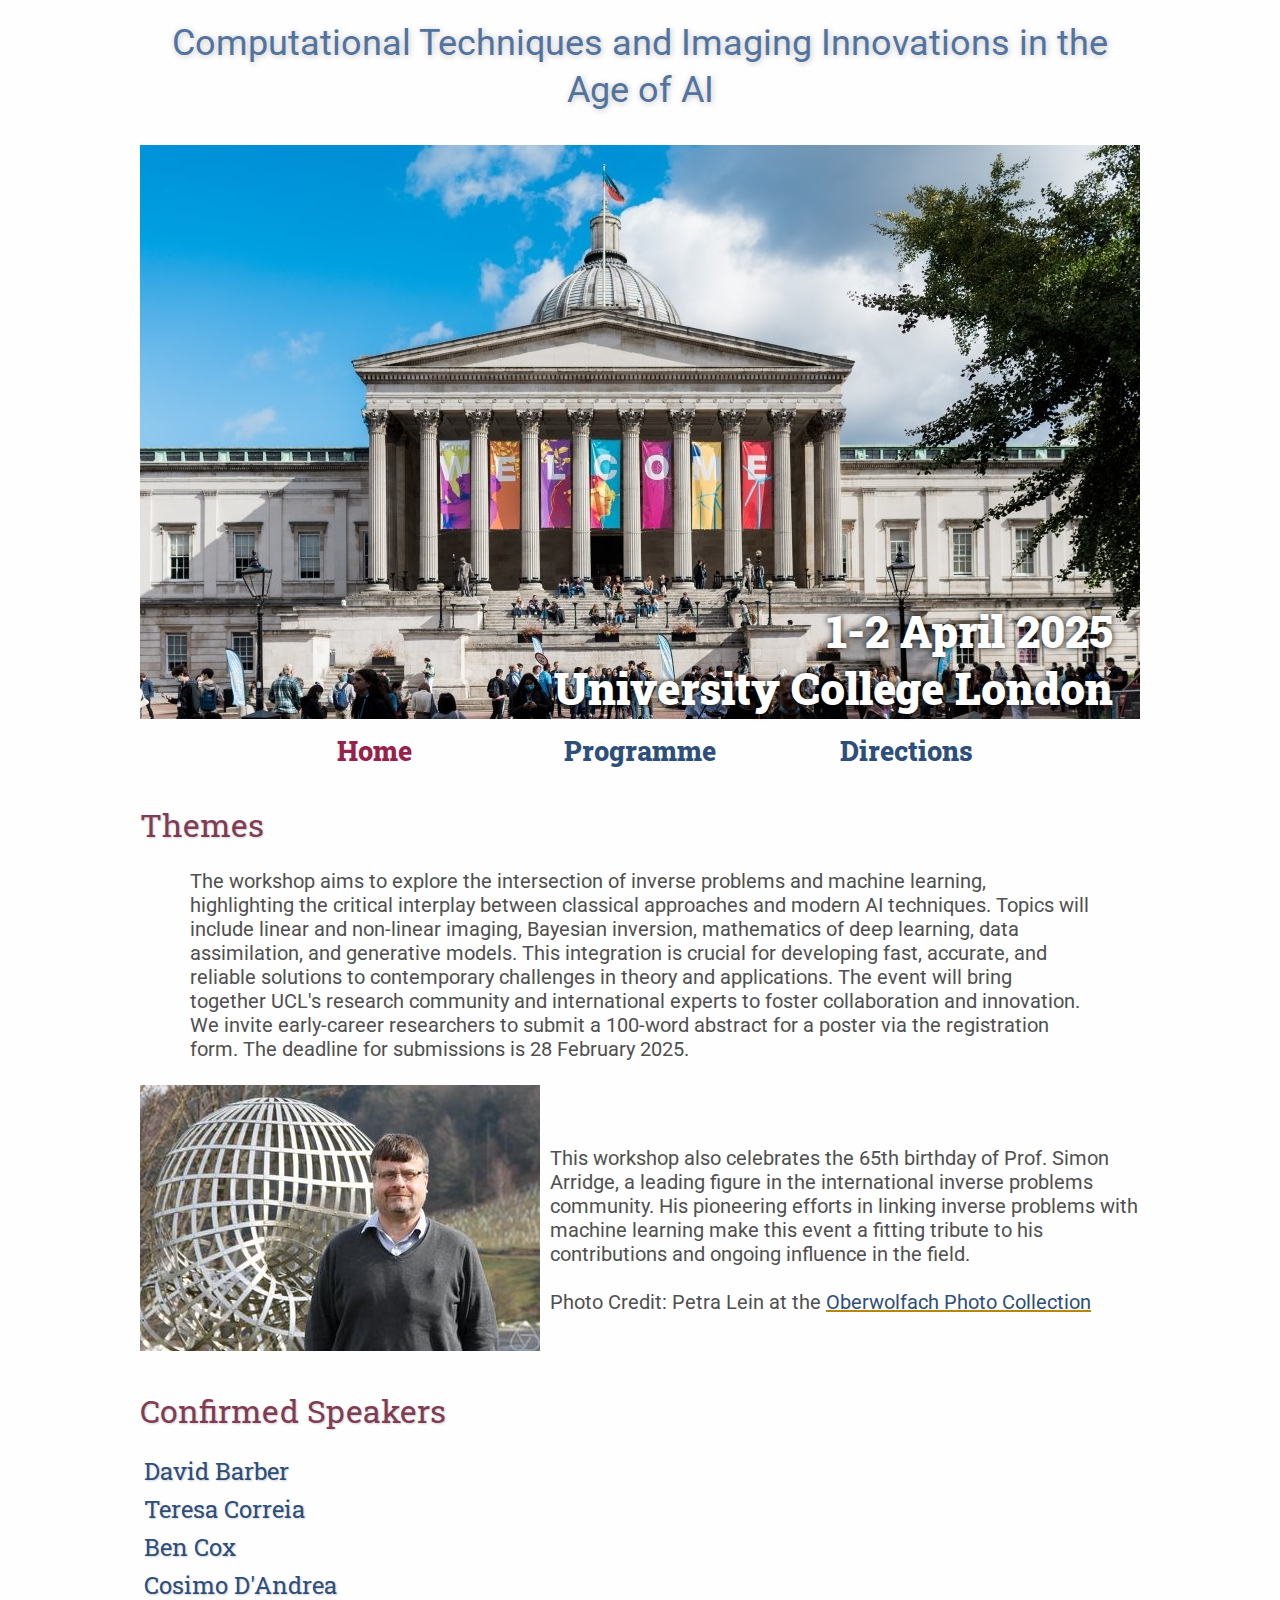
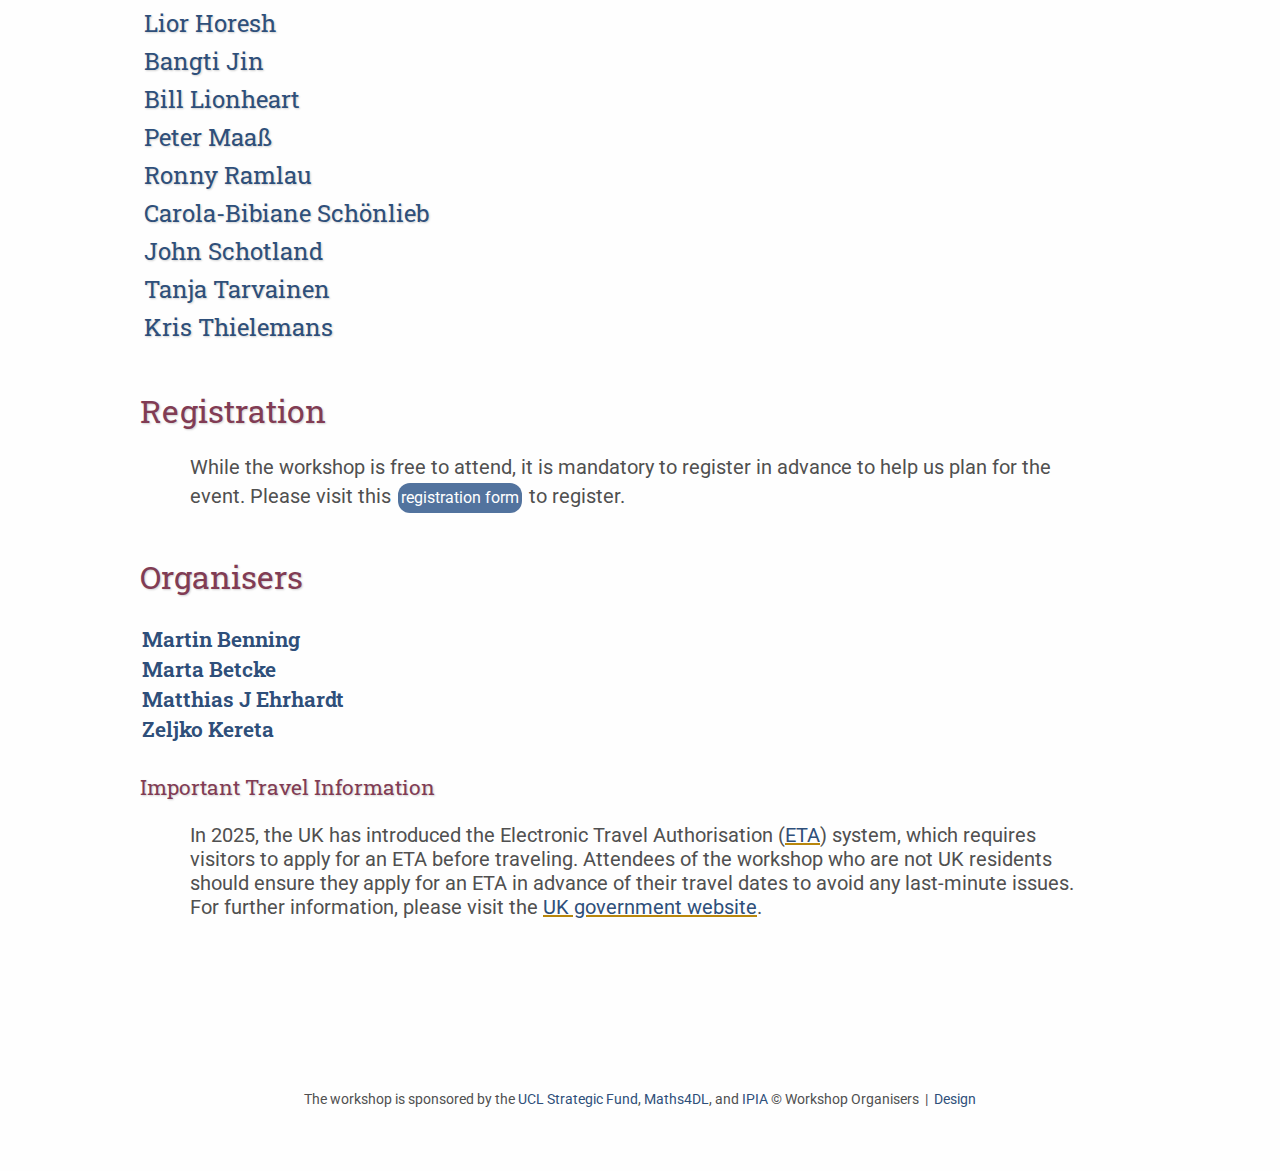
==== commit 7aa2e2e6: "Merge remote changes with local programme updates" ====
--- a/index.html
+++ b/index.html
@@ -36,10 +36,9 @@
 
 <body>
     <div class="top-left">
-        <span class="title1">Computational Techniques and Imaging Innovations</span><div style="line-height:100%;">
+        <span class="title2">Computational Techniques and Imaging Innovations in the Age of AI</span><div style="line-height:100%;">
             <br>
         </div>
-        <span class="title2">in the Age of AI</span>
     </div>
     <div class="spacer"></div>
 
@@ -72,14 +71,15 @@
 
 
     <div class="image-text-wrap">
-        <img src="assets/SRA_Photo.jpg" alt="assets/SRA_Photo" class="float-left">
+        <img src="assets/SRA_BiggerPhoto.jpeg" alt="assets/SRA_Photo" class="float-left" style="width: 40%;">
         <p>
+            <br>
             This workshop also celebrates the 65th birthday of Prof. Simon Arridge, a leading figure in the international inverse problems community. His pioneering efforts in linking inverse problems with machine learning make this event a fitting tribute to his contributions and ongoing influence in the field.
+
+            <br><br>
+            Photo Credit: Petra Lein at the <a href="https://owpdb.mfo.de/">Oberwolfach Photo Collection</a>
         </p>
     </div>
-    <!-- <br> 
-        <img src="assets/SRA_Photo.jpg" alt="assets/SRA_Photo" style="width: 240px; height: auto;">
-        <br> -->
         
     <h2> Confirmed Speakers </h2>
 	<table>
@@ -153,9 +153,10 @@
     </table>
     
     <h2>Registration</h2>
+    <p>
     While the workshop is free to attend, it is mandatory to register in advance to help us plan for the event. 
-    Please visit <button class="button" onclick="window.open('https://forms.office.com/e/LMZb8Ji9Dv', '_blank')">registration form</button> to register.
-
+    Please visit this <button class="button" onclick="window.open('https://forms.office.com/e/LMZb8Ji9Dv', '_blank')">registration form</button> to register.
+    </p>
     <h2>Organisers</h2>
    
 
@@ -182,6 +183,13 @@
             </td>
         </tr>
     </table>
+
+    <h4>Important Travel Information</h4>
+    <p>
+        In 2025, the UK has introduced the Electronic Travel Authorisation (<a href="https://www.gov.uk/government/news/uk-opens-pre-travel-requirement-to-non-europeans">ETA</a>) system, which requires visitors to apply for an ETA before traveling. Attendees of the workshop who are not UK residents should ensure they apply for an ETA in advance of their travel dates to avoid any last-minute issues. 
+        For further information, please visit the <a href="https://www.gov.uk/guidance/apply-for-an-electronic-travel-authorisation-eta">UK government website</a>.
+    </p>
+
 
     <footer>
         The workshop is sponsored by the <a href="https://www.ucl.ac.uk/computer-science/strategic-research-fund">
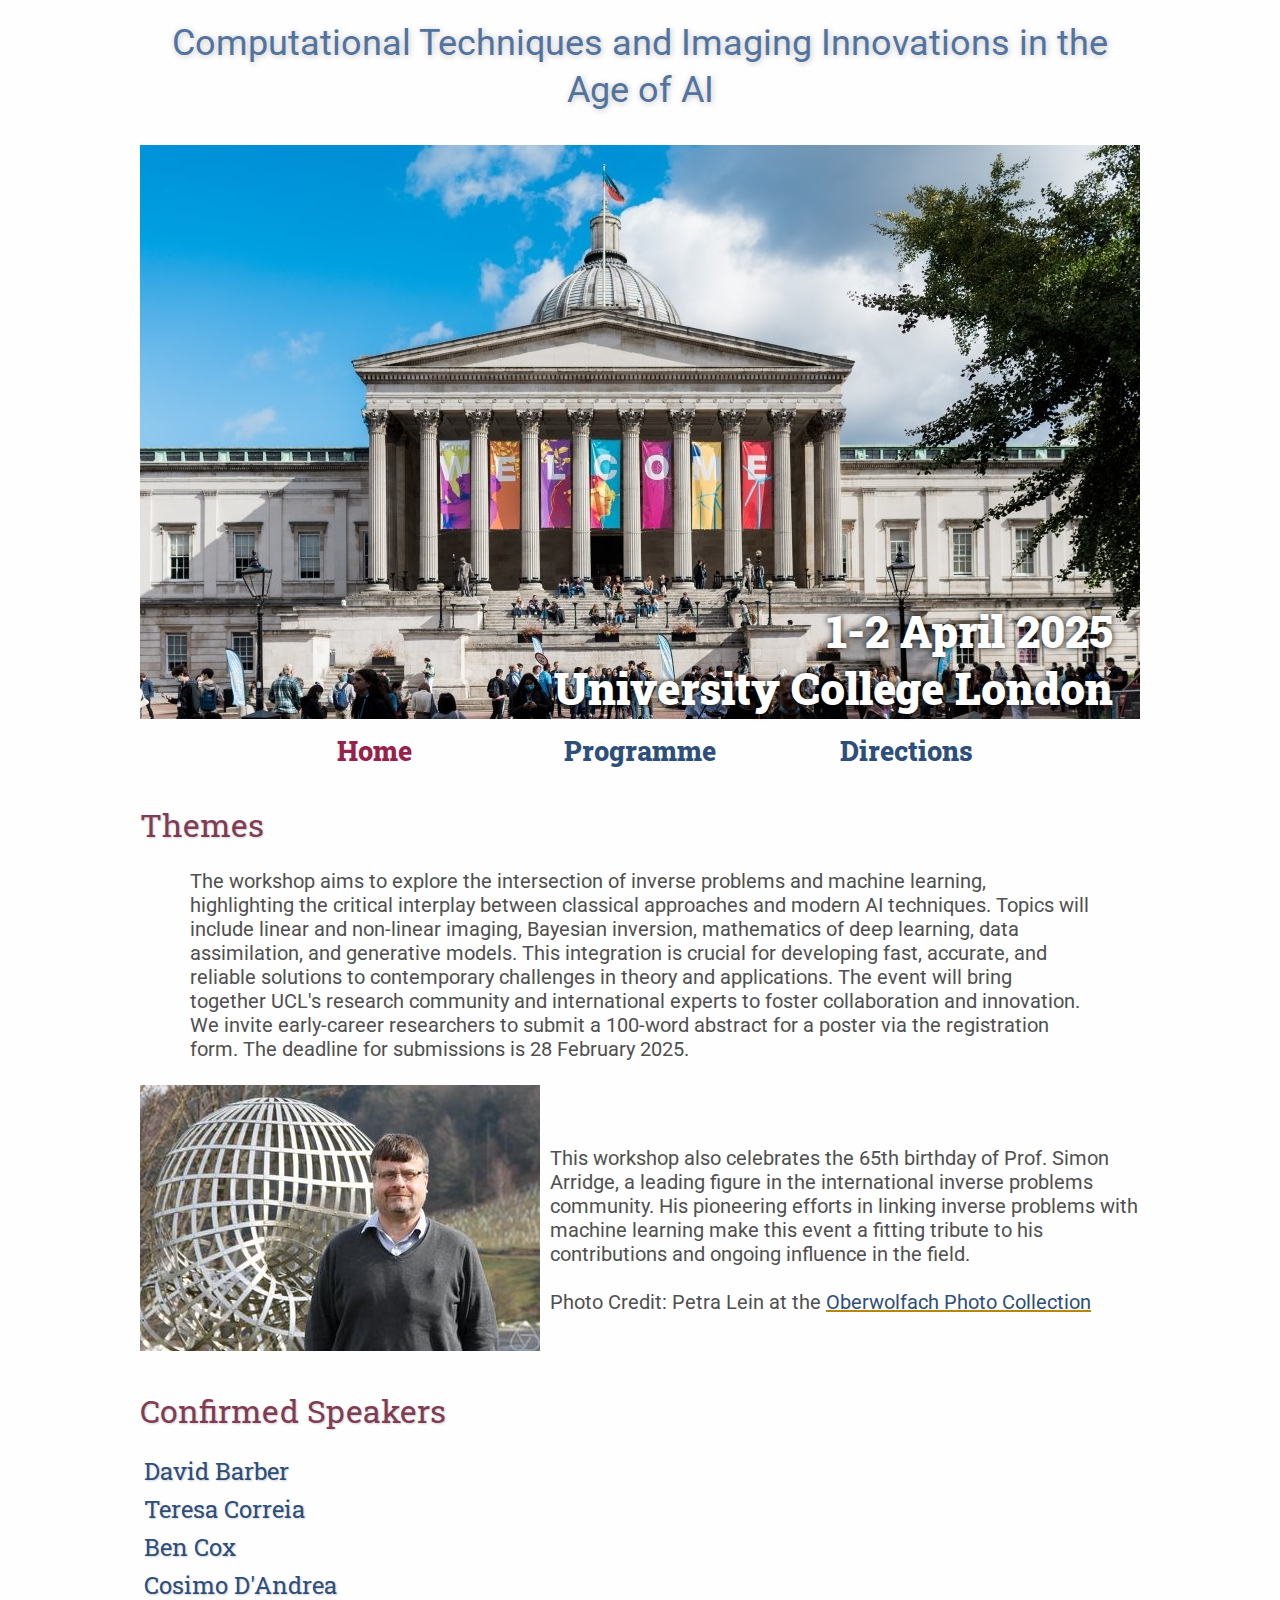
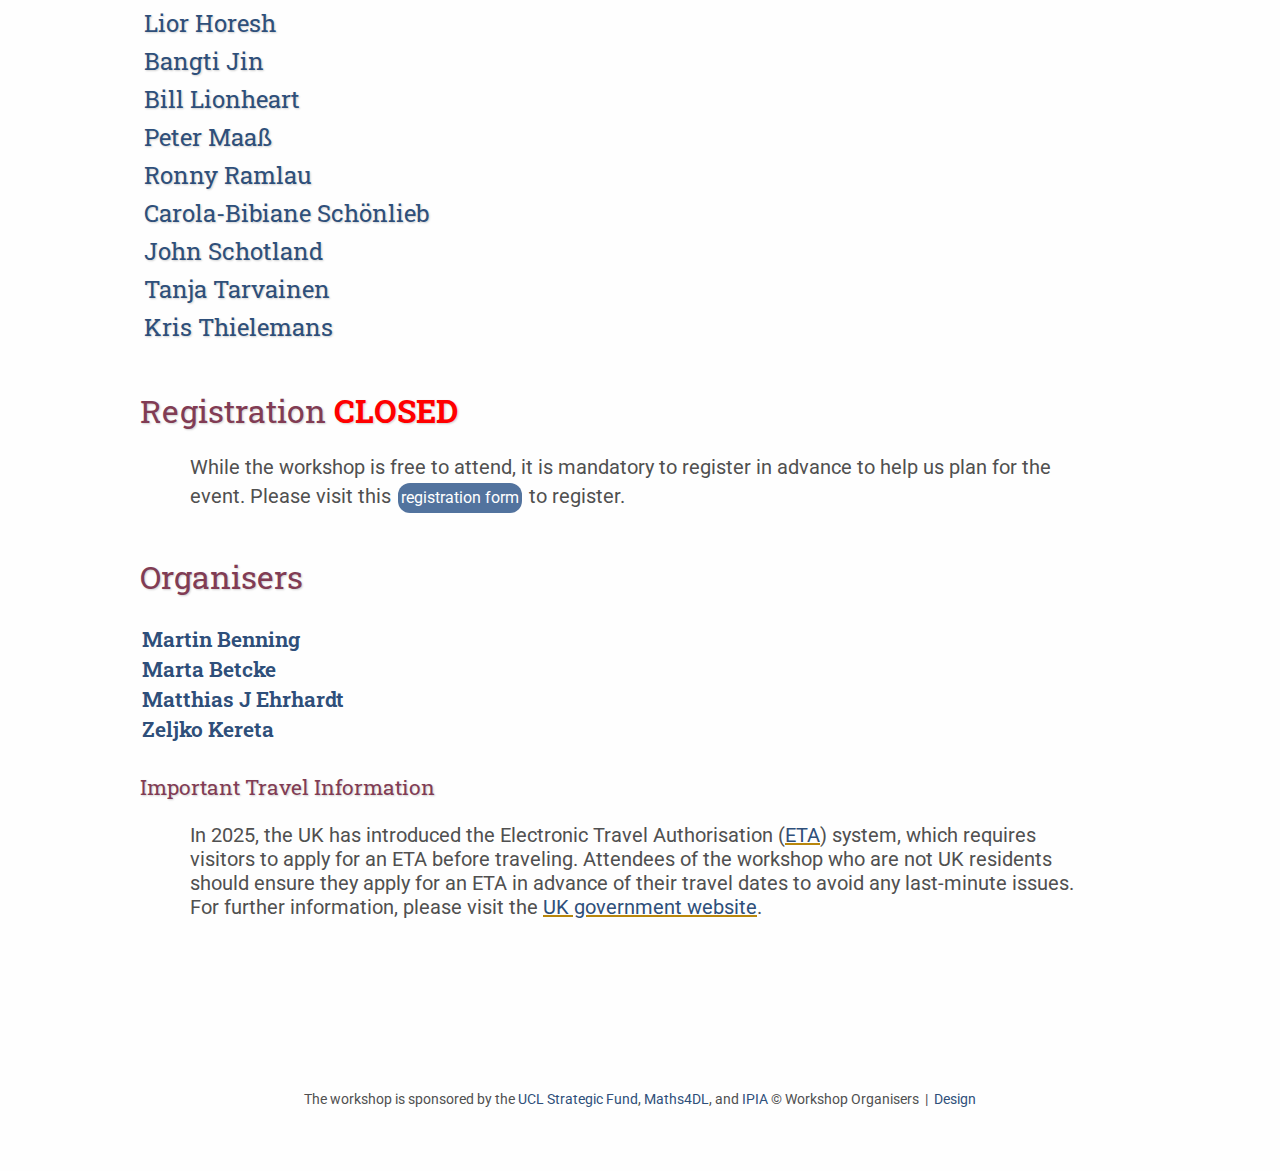
==== commit 3658a678: "changes to one poster abstract, to the directions, and hover colour" ====
--- a/index.html
+++ b/index.html
@@ -152,7 +152,7 @@
     	</tr> 
     </table>
     
-    <h2>Registration</h2>
+    <h2>Registration <span style="color: red; font-weight: bold;">CLOSED</span></h2>
     <p>
     While the workshop is free to attend, it is mandatory to register in advance to help us plan for the event. 
     Please visit this <button class="button" onclick="window.open('https://forms.office.com/e/LMZb8Ji9Dv', '_blank')">registration form</button> to register.
